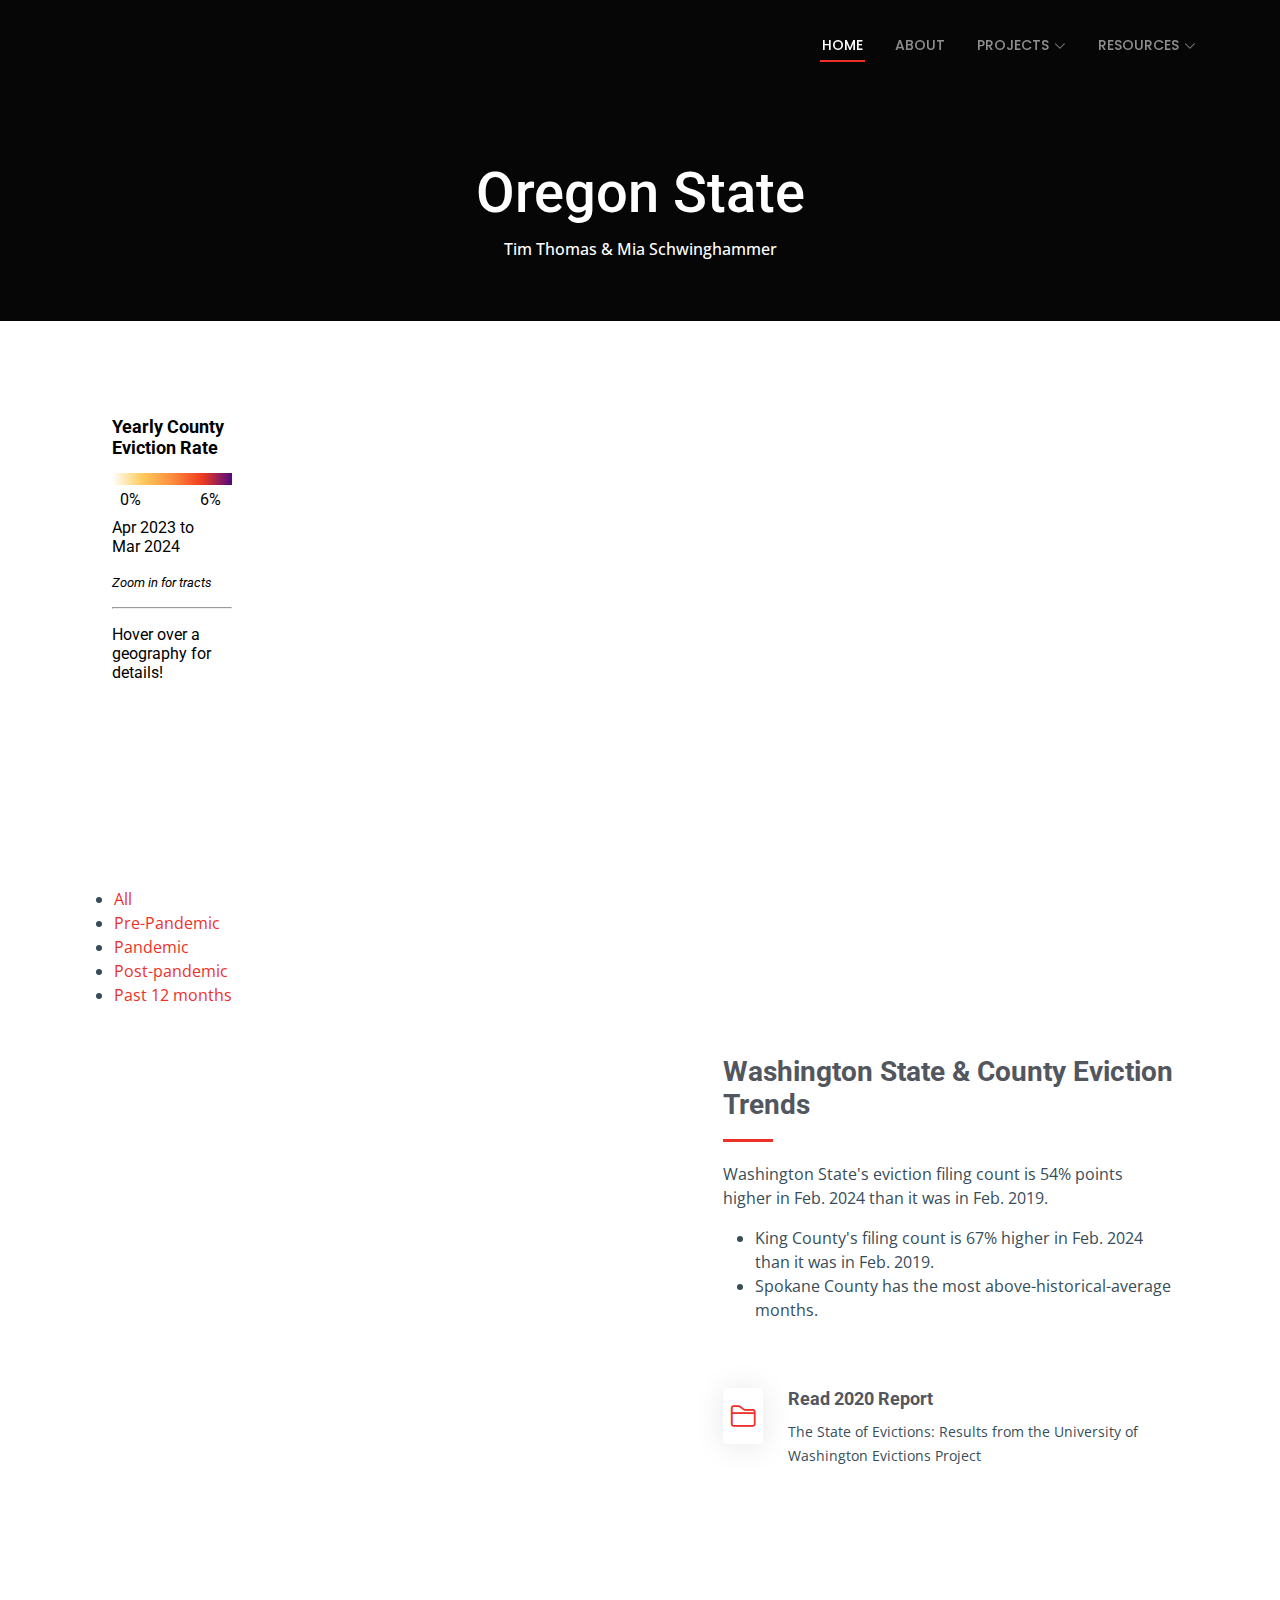
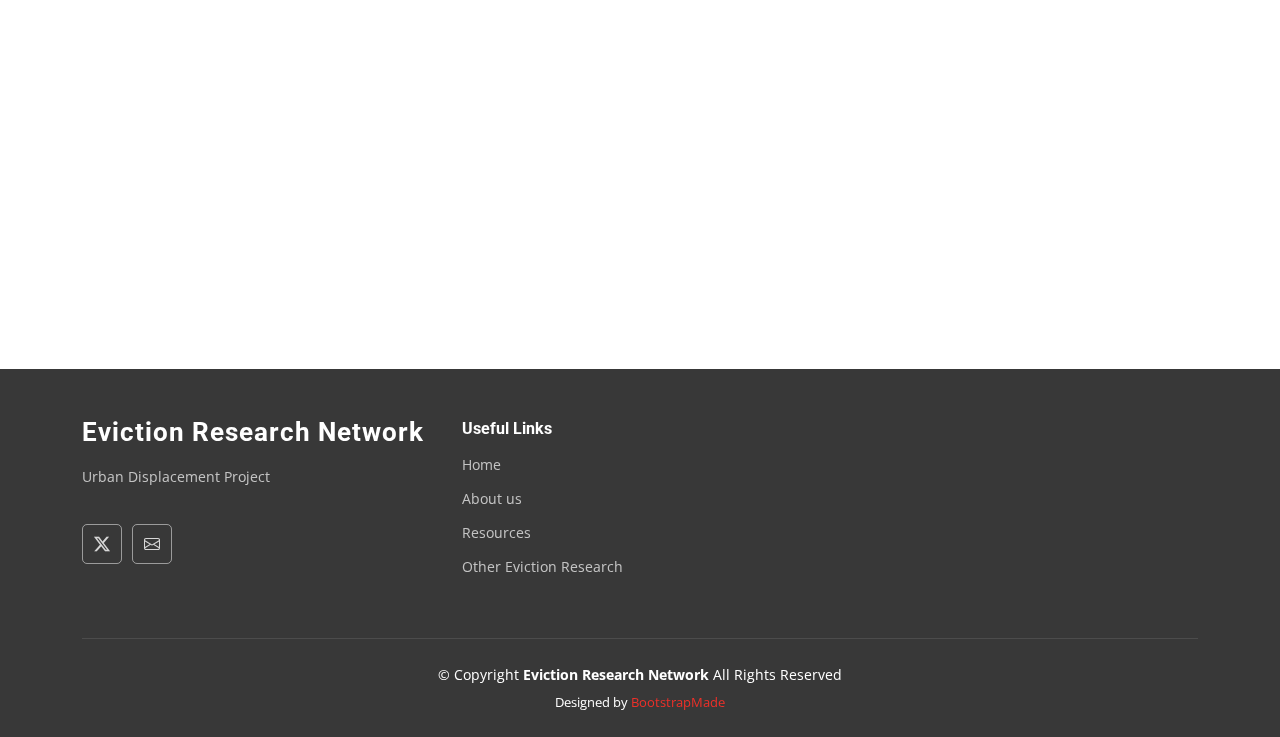
==== or.html @ f17fb55c "started on oregon page" ====
<!DOCTYPE html>
<html lang="en">

<head>
  <meta charset="utf-8">
  <meta content="width=device-width, initial-scale=1.0" name="viewport">
  <title>State Profile - Eviction Research Network Bootstrap Template</title>
  <meta content="" name="description">
  <meta content="" name="keywords">

  <!-- Favicons -->
  <link href="assets/img/favicon.png" rel="icon">
  <link href="assets/img/apple-touch-icon.png" rel="apple-touch-icon">

  <!-- Fonts -->
  <link href="https://fonts.googleapis.com" rel="preconnect">
  <link href="https://fonts.gstatic.com" rel="preconnect" crossorigin>
  <link href="https://fonts.googleapis.com/css2?family=Roboto:ital,wght@0,100;0,300;0,400;0,500;0,700;0,900;1,100;1,300;1,400;1,500;1,700;1,900&family=Open+Sans:ital,wght@0,300;0,400;0,500;0,600;0,700;0,800;1,300;1,400;1,500;1,600;1,700;1,800&family=Poppins:ital,wght@0,100;0,200;0,300;0,400;0,500;0,600;0,700;0,800;0,900;1,100;1,200;1,300;1,400;1,500;1,600;1,700;1,800;1,900&display=swap" rel="stylesheet">

  <!-- Vendor CSS Files -->
  <link href="assets/vendor/bootstrap/css/bootstrap.min.css" rel="stylesheet">
  <link href="assets/vendor/bootstrap-icons/bootstrap-icons.css" rel="stylesheet">
  <link href="assets/vendor/aos/aos.css" rel="stylesheet">
  <link href="assets/vendor/fontawesome-free/css/all.min.css" rel="stylesheet">
  <link href="assets/vendor/glightbox/css/glightbox.min.css" rel="stylesheet">
  <link href="assets/vendor/swiper/swiper-bundle.min.css" rel="stylesheet">

  <!-- Main CSS File -->
  <link href="assets/css/main.css" rel="stylesheet">

  <!-- =======================================================
  * Template Name: UpConstruction
  * Template URL: https://bootstrapmade.com/upconstruction-bootstrap-construction-website-template/
  * Updated: Jun 29 2024 with Bootstrap v5.3.3
  * Author: BootstrapMade.com
  * License: https://bootstrapmade.com/license/
  ======================================================== -->
</head>

<body class="about-page">

  <header id="header" class="header d-flex align-items-center fixed-top">
    <div class="container-fluid container-xl position-relative d-flex align-items-center justify-content-between">

      <a href="index.html" class="logo d-flex align-items-center">
        <!-- Uncomment the line below if you also wish to use an image logo -->
        <img src="images/ern_logo/1Av2/EvictionStudy_logo_v09_1A_LOGO_BANNER.png" alt="The Eviction Research Network logo;">
        <!-- <h1 class="sitename">Eviction Research Network</h1> <span>.</span> -->
      </a>

      <nav id="navmenu" class="navmenu">
        <ul>
          <li><a href="https://evictionresearch.net/" class="active">Home</a></li>
          <li><a href="https://evictionresearch.net/">About</a></li>
          <li class="dropdown"><a href="#"><span>Projects</span> <i class="bi bi-chevron-down toggle-dropdown"></i></a>
            <ul>
              <li class="dropdown"><a href="#"><span>State Eviction Maps & Profiles</span> <i class="bi bi-chevron-down toggle-dropdown"></i></a>
                <ul>
                  <li><a href="https://evictionresearch.net/oregon/">Oregon</a></li>
                  <li><a href="https://evictionresearch.net/indiana/">Indiana</a></li>
                  <li><a href="https://evictionresearch.net/minnesota/">Minnesota</a></li>
                  <li><a href="https://evictionresearch.net/delaware/">Delaware</a></li>
                </ul>
              </li>
              <li><a href="https://evictionresearch.net/">Earlier Work</a></li>
              <li><a href="https://evictionresearch.net/">Reports</a></li>
            </ul>
          </li>
          <li class="dropdown"><a href="#"><span>Resources</span> <i class="bi bi-chevron-down toggle-dropdown"></i></a>
            <ul>
              <li><a href="https://evictionresearch.net/resources">Eviction Help</a></li>
              <li><a href="https://evictionresearch.net/research">Other Eviction Research</a></li>
            </ul>
          </li>
          <!-- <li><a href="blog.html">Blog</a></li> 
          <li><a href="contact.html">Contact</a></li> -->
        </ul>
        <i class="mobile-nav-toggle d-xl-none bi bi-list"></i>
      </nav>

    </div>
  </header>

  <main class="main">

    <!-- Page Title -->
    <!-- <div class="page-title dark-background" style="background-image: url(assets/img/page-title-bg.jpg);"> -->
    <!-- <div class="page-title dark-background" style="background-image: url(assets/img/seattle_air.png);"> -->
    <!-- <div class="page-title dark-background" style="background-image: url(assets/img/JNGQE9951.png);"> -->
    <div class="page-title dark-background" style="background-image: url(images/);">
      <div class="container position-relative">
        <h1>Oregon State</h1>
        <nav class="breadcrumbs">
          <ol>
            <!-- <li><a href="index.html">Home</a></li> -->
            <li class="current">Tim Thomas & Mia Schwinghammer</li>
          </ol>
        </nav>
      </div>
    </div><!-- End Page Title -->
    </div><!-- End Section Title -->
 
    <!-- Historical Average Plot -->

    <section id="alt-services" class="alt-services section">
      <div class="container">
        <div class="col-12 justify-content-center">
          <iframe src="maps/last_year.html" titlr="mapframe" height= "500" width = "1100" class = "image fit" data-external="1">
            <!-- First map to show on the website -->
          </iframe>
          <span class="image fit">
            <ul class="btn-get-started" id='map buttons'>
                <li title="All Evictions map"><a href="maps/all.html" target="mapframe" class="btn-get-started">All</a></li>
                <li title="Pre-Pandemic"><a href="maps/pre.html" target="mapframe" class="btn-get-started">Pre-Pandemic</a></li>
                <li title="Pandemic map"><a href="maps/dur.html" target="mapframe" class="btn-get-started">Pandemic</a></li>
                <li title="Post-Pandemic map"><a href="maps/post.html" target="mapframe" class="btn-get-started">Post-pandemic</a></li>
                <li title="Post-Pandemic map"><a href="maps/last_year.html" target="mapframe" class="btn-get-started">Past 12 months</a></li>
            </ul>
          </span>
          <script>
            var header = document.getElementById("map buttons");
            var btns = header.getElementsByClassName("button fit");
            for (var i = 0; i < btns.length; i++) {
                btns[i].addEventListener("click", function() {
                    var current = header.getElementsByClassName("primary");
                    if (current.length > 0) {
                        current[0].className = current[0].className.replaceAll(" primary", "");
                    }
                    this.className += " primary";
                });
            }
            </script>
        
          <div class="row justify-content-around gy-4">
            <!-- original snippet -->
            <!-- <div class="features-image col-lg-6" data-aos="fade-up" data-aos-delay="100"><img src="assets/img/alt-services.jpg"  alt=""></div> -->

            <!-- begin datawrapper snippet -->
            <div class="features-image col-lg-6">
              <iframe title="" aria-label="Column Chart" id="datawrapper-chart-qRMuv" src="https://datawrapper.dwcdn.net/qRMuv/1/"  scrolling="no" frameborder="0" style="width: 0; min-width: 100% !important; border:  #ffffff 15px solid" height="470" data-external="1">
              </iframe>
              <script type="text/javascript">!function(){"use strict";window.addEventListener("message",(function(a){if(void 0!==a.data ["datawrapper-height"]){var e=document.querySelectorAll("iframe");for(var t in a.data["datawrapper-height"])for(var r=0;r<e. length;r++)if(e[r].contentWindow===a.source){var i=a.data["datawrapper-height"][t]+"px";e[r].style.height=i}}}))}();
            </script>
            </div>
            <!-- end datawrapper snippet -->

            <div class="col-lg-5 d-flex flex-column justify-content-center">
              <h3>Washington State & County Eviction Trends</h3>
              <p>Washington State's eviction filing count is 54% points higher in Feb. 2024 than it was in Feb. 2019. 
              </p>
              <ul>
                <li><span>King County's filing count is 67% higher in Feb. 2024 than it was in Feb. 2019.</span></li>
                <li><span>Spokane County has the most above-historical-average months.</span></li>
              </ul>

              <div class="icon-box d-flex position-relative">
                <i class="bi bi-folder2"></i>
                <div>
                  <h4><a href="https://evictionresearch.net/washington/" class="stretched-link">Read 2020 Report</a></h4>
                  <p>The State of Evictions: Results from the University of Washington Evictions Project</p>
                </div>
              </div><!-- End Icon Box -->

            </div>
        </div>
        </div>

    </section><!-- /Historical Average Plot -->

    <!-- Stats Counter Section -->
    <section id="stats-counter" class="stats-counter section">

      <!-- Section Title -->
      <div class="container section-title" data-aos="fade-up">
        <h2>Eviction Statistics</h2>
      </div><!-- End Section Title -->

      <div class="container" data-aos="fade-up" data-aos-delay="100">

        <div class="row gy-4">

          <div class="col-lg-3 col-md-6">
            <div class="stats-item d-flex align-items-center w-100 h-100">
              <i class="bi bi-people color-blue flex-shrink-0"></i>
              <div>
                <h3>1 in 55</h3>
                <!-- <span data-purecounter-start="0" data-purecounter-end="55" data-purecounter-duration="1" class="purecounter"></span> -->
                <p>adults evicted 2013-2017</p>
              </div>
            </div>
          </div><!-- End Stats Item -->

          <div class="col-lg-3 col-md-6">
            <div class="stats-item d-flex align-items-center w-100 h-100">
              <i class="bi bi-house color-orange flex-shrink-0"></i>
              <div>
                <h3>Lost over 70,000</h3>
                <!-- <span data-purecounter-start="0" data-purecounter-end="70000" data-purecounter-duration="1" class="purecounter"></span> -->
                <p>affordable homes since 2012</p>
              </div>
            </div>
          </div><!-- End Stats Item -->

          <div class="col-lg-3 col-md-6">
            <div class="stats-item d-flex align-items-center w-100 h-100">
              <i class="bi bi-arrow-up-short color-green flex-shrink-0"></i>
              <div>
                <!-- <span data-purecounter-start="0" data-purecounter-end="46" data-purecounter-duration="1" class="purecounter"></span> -->
                <h3>46%</h3>
                <p>of WA renters are rent burdened</p>
              </div>
            </div>
          </div><!-- End Stats Item -->

          <div class="col-lg-3 col-md-6">
            <div class="stats-item d-flex align-items-center w-100 h-100">
              <i class="bi bi-person color-pink flex-shrink-0"></i>
              <div>
                <h3>1 in 6</h3>
                <!-- <span data-purecounter-start="0" data-purecounter-end="6" data-purecounter-duration="1" class="purecounter"></span> -->
                <p>black adults evicted in Pierce County</p>
              </div>
            </div>
          </div><!-- End Stats Item -->

        </div>

      </div>

    </section><!-- /Stats Counter Section -->

    <!-- Testimonials Section  (ADD LATER ON WITH LONGER STATS/GRAPHS??)
    <section id="testimonials" class="testimonials section">

      <!-- Section Title 
      <div class="container section-title" data-aos="fade-up">
        <h2>Stats</h2>
        <p>Provides more space for stats/graphs</p>
      </div><!-- End Section Title 

      <div class="container" data-aos="fade-up" data-aos-delay="100">

        <div class="swiper init-swiper">
          <script type="application/json" class="swiper-config">
            {
              "loop": true,
              "speed": 600,
              "autoplay": {
                "delay": 5000
              },
              "slidesPerView": "auto",
              "pagination": {
                "el": ".swiper-pagination",
                "type": "bullets",
                "clickable": true
              },
              "breakpoints": {
                "320": {
                  "slidesPerView": 1,
                  "spaceBetween": 40
                },
                "1200": {
                  "slidesPerView": 2,
                  "spaceBetween": 20
                }
              }
            }
          </script>
          <div class="swiper-wrapper">

            <div class="swiper-slide">
              <div class="testimonial-wrap">
                <div class="testimonial-item">
                  <img src="assets/img/testimonials/testimonials-1.jpg" class="testimonial-img" alt="">
                  <h3>Saul Goodman</h3>
                  <h4>Ceo &amp; Founder</h4>
                  <div class="stars">
                    <i class="bi bi-star-fill"></i><i class="bi bi-star-fill"></i><i class="bi bi-star-fill"></i><i class="bi bi-star-fill"></i><i class="bi bi-star-fill"></i>
                  </div>
                  <p>
                    <i class="bi bi-quote quote-icon-left"></i>
                    <span>Proin iaculis purus consequat sem cure digni ssim donec porttitora entum suscipit rhoncus. Accusantium quam, ultricies eget id, aliquam eget nibh et. Maecen aliquam, risus at semper.</span>
                    <i class="bi bi-quote quote-icon-right"></i>
                  </p>
                </div>
              </div>
            </div><!-- End testimonial item 

            <div class="swiper-slide">
              <div class="testimonial-wrap">
                <div class="testimonial-item">
                  <img src="assets/img/testimonials/testimonials-2.jpg" class="testimonial-img" alt="">
                  <h3>Sara Wilsson</h3>
                  <h4>Designer</h4>
                  <div class="stars">
                    <i class="bi bi-star-fill"></i><i class="bi bi-star-fill"></i><i class="bi bi-star-fill"></i><i class="bi bi-star-fill"></i><i class="bi bi-star-fill"></i>
                  </div>
                  <p>
                    <i class="bi bi-quote quote-icon-left"></i>
                    <span>Export tempor illum tamen malis malis eram quae irure esse labore quem cillum quid cillum eram malis quorum velit fore eram velit sunt aliqua noster fugiat irure amet legam anim culpa.</span>
                    <i class="bi bi-quote quote-icon-right"></i>
                  </p>
                </div>
              </div>
            </div><!-- End testimonial item 

            <div class="swiper-slide">
              <div class="testimonial-wrap">
                <div class="testimonial-item">
                  <img src="assets/img/testimonials/testimonials-3.jpg" class="testimonial-img" alt="">
                  <h3>Jena Karlis</h3>
                  <h4>Store Owner</h4>
                  <div class="stars">
                    <i class="bi bi-star-fill"></i><i class="bi bi-star-fill"></i><i class="bi bi-star-fill"></i><i class="bi bi-star-fill"></i><i class="bi bi-star-fill"></i>
                  </div>
                  <p>
                    <i class="bi bi-quote quote-icon-left"></i>
                    <span>Enim nisi quem export duis labore cillum quae magna enim sint quorum nulla quem veniam duis minim tempor labore quem eram duis noster aute amet eram fore quis sint minim.</span>
                    <i class="bi bi-quote quote-icon-right"></i>
                  </p>
                </div>
              </div>
            </div><!-- End testimonial item 

            <div class="swiper-slide">
              <div class="testimonial-wrap">
                <div class="testimonial-item">
                  <img src="assets/img/testimonials/testimonials-4.jpg" class="testimonial-img" alt="">
                  <h3>Matt Brandon</h3>
                  <h4>Freelancer</h4>
                  <div class="stars">
                    <i class="bi bi-star-fill"></i><i class="bi bi-star-fill"></i><i class="bi bi-star-fill"></i><i class="bi bi-star-fill"></i><i class="bi bi-star-fill"></i>
                  </div>
                  <p>
                    <i class="bi bi-quote quote-icon-left"></i>
                    <span>Fugiat enim eram quae cillum dolore dolor amet nulla culpa multos export minim fugiat minim velit minim dolor enim duis veniam ipsum anim magna sunt elit fore quem dolore labore illum veniam.</span>
                    <i class="bi bi-quote quote-icon-right"></i>
                  </p>
                </div>
              </div>
            </div><!-- End testimonial item 

            <div class="swiper-slide">
              <div class="testimonial-wrap">
                <div class="testimonial-item">
                  <img src="assets/img/testimonials/testimonials-5.jpg" class="testimonial-img" alt="">
                  <h3>John Larson</h3>
                  <h4>Entrepreneur</h4>
                  <div class="stars">
                    <i class="bi bi-star-fill"></i><i class="bi bi-star-fill"></i><i class="bi bi-star-fill"></i><i class="bi bi-star-fill"></i><i class="bi bi-star-fill"></i>
                  </div>
                  <p>
                    <i class="bi bi-quote quote-icon-left"></i>
                    <span>Quis quorum aliqua sint quem legam fore sunt eram irure aliqua veniam tempor noster veniam enim culpa labore duis sunt culpa nulla illum cillum fugiat legam esse veniam culpa fore nisi cillum quid.</span>
                    <i class="bi bi-quote quote-icon-right"></i>
                  </p>
                </div>
              </div>
            </div><!-- End testimonial item 

          </div>
          <div class="swiper-pagination"></div>
        </div>

      </div>

    </section><!-- /Testimonials Section --> 

  </main>

  <footer id="footer" class="footer dark-background">

    <div class="container footer-top">
      <div class="row gy-4">
        <div class="col-lg-4 col-md-6 footer-about">
          <a href="index.html" class="logo d-flex align-items-center">
            <span State Profile"sitename">Eviction Research Network</span>
          </a>
          <div class="footer-links">
            <ul><li><a href="https://twitter.com/EvictionNet">Urban Displacement Project</a></li></ul>
          </div>
          <div class="social-links d-flex mt-4">
            <a href="https://twitter.com/EvictionNet"><i class="bi bi-twitter-x"></i></a>
            <a href="mailto:evictions@berkeley.edu?Subject=Contact%20through%20website"><i class="bi bi-envelope"></i></a>
          </div>
        </div>

        <div class="col-lg-2 col-md-3 footer-links">
          <h4>Useful Links</h4>
          <ul>
            <li><a href="https://evictionresearch.net/">Home</a></li>
            <li><a href="https://evictionresearch.net/">About us</a></li>
            <li><a href="https://evictionresearch.net/resources">Resources</a></li>
            <li><a href="https://evictionresearch.net/research">Other Eviction Research</a></li>
          </ul>
        </div>
    </div>

    <div class="container copyright text-center mt-4">
      <p>© <span>Copyright</span> <strong class="px-State Profile sitename">Eviction Research Network</strong> <span>All Rights Reserved</span></p>
      <div class="credits">
        <!-- All the links in the footer should remain intact. -->
        <!-- You can delete the links only if you've purchased the pro version. -->
        <!-- Licensing information: https://bootstrapmade.com/license/ -->
        <!-- Purchase the pro version with working PHP/AJAX contact form: [buy-url] -->
        Designed by <a href="https://bootstrapmade.com/">BootstrapMade</a>
      </div>
    </div>

  </footer>

  <!-- Scroll Top -->
  <a href="#" id="scroll-top" class="scroll-top d-flex align-items-center justify-content-center"><i class="bi bi-arrow-up-short"></i></a>

  <!-- Preloader -->
  <div id="preloader"></div>

  <!-- Vendor JS Files -->
  <script src="assets/vendor/bootstrap/js/bootstrap.bundle.min.js"></script>
  <script src="assets/vendor/php-email-form/validate.js"></script>
  <script src="assets/vendor/aos/aos.js"></script>
  <script src="assets/vendor/glightbox/js/glightbox.min.js"></script>
  <script src="assets/vendor/imagesloaded/imagesloaded.pkgd.min.js"></script>
  <script src="assets/vendor/isotope-layout/isotope.pkgd.min.js"></script>
  <script src="assets/vendor/swiper/swiper-bundle.min.js"></script>
  <script src="assets/vendor/purecounter/purecounter_vanilla.js"></script>

  <!-- Main JS File -->
  <script src="assets/js/main.js"></script>

</body>

</html>
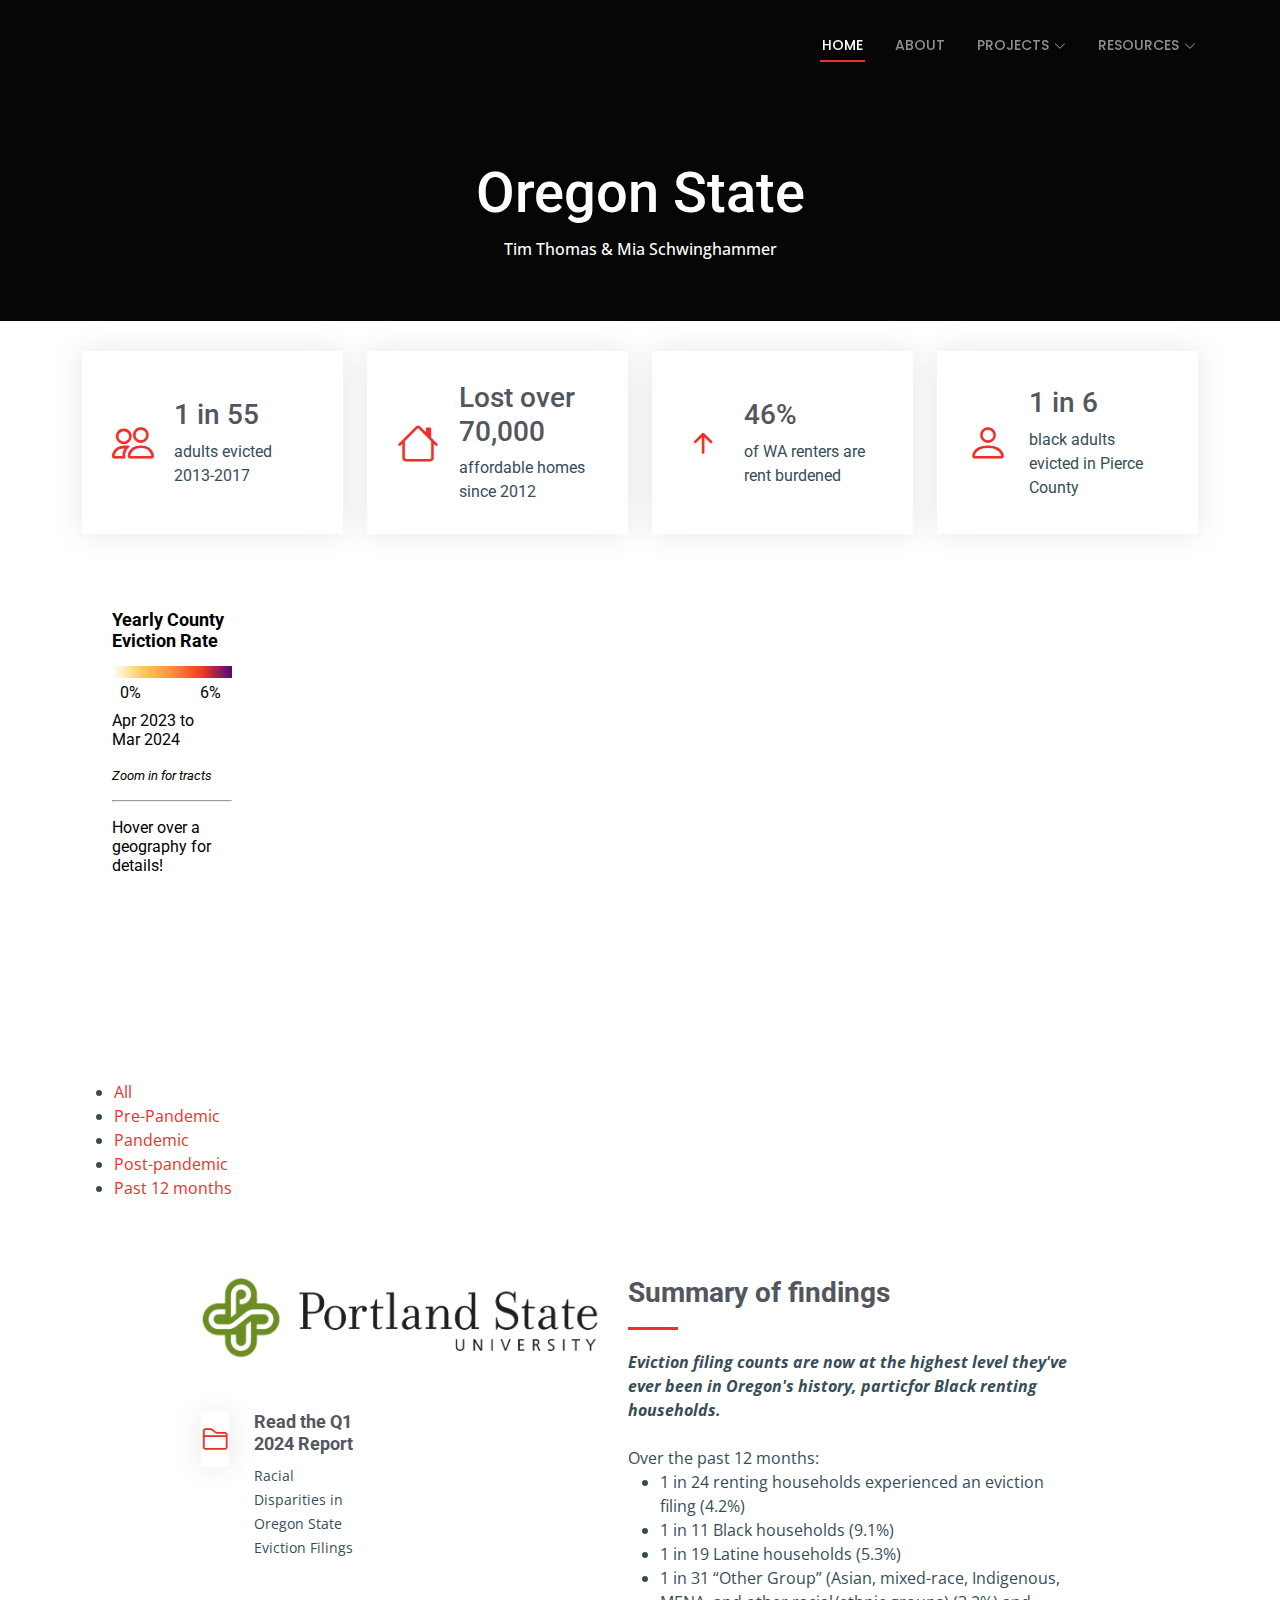
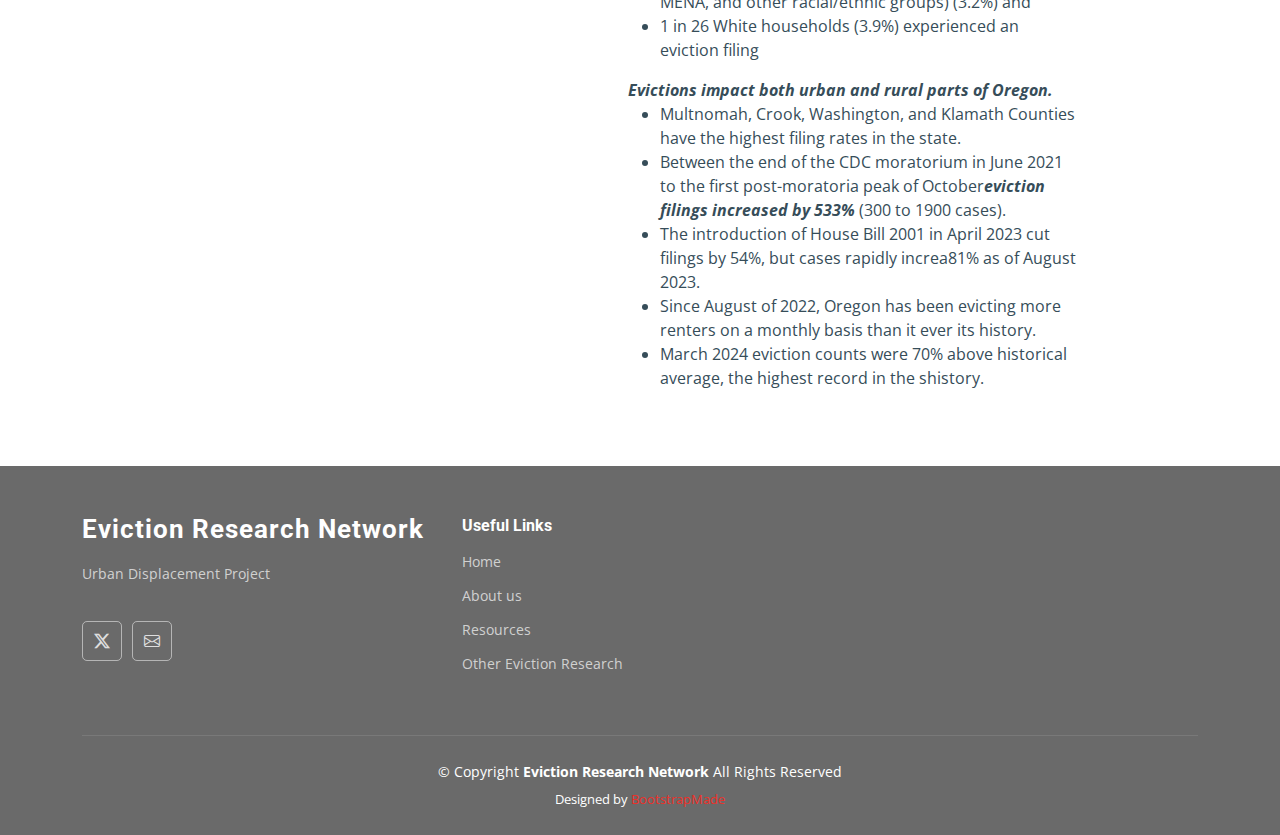
==== commit 3c7110a1: "starting to add summary of findings to or" ====
--- a/or.html
+++ b/or.html
@@ -99,13 +99,74 @@
       </div>
     </div><!-- End Page Title -->
     </div><!-- End Section Title -->
- 
-    <!-- Historical Average Plot -->
-
-    <section id="alt-services" class="alt-services section">
-      <div class="container">
-        <div class="col-12 justify-content-center">
-          <iframe src="maps/last_year.html" titlr="mapframe" height= "500" width = "1100" class = "image fit" data-external="1">
+
+    <!-- Stats Counter Section -->
+    <section id="stats-counter" class="stats-counter section" style="padding:30px">
+
+      <!-- Section Title -->
+      <!-- <div class="container section-title" data-aos="fade-up"> 
+        <h2>Eviction Statistics</h2>
+      </div><!- End Section Title -->
+
+      <div class="container" data-aos="fade-up" data-aos-delay="100">
+
+        <div class="row gy-4">
+
+          <div class="col-lg-3 col-md-6">
+            <div class="stats-item d-flex align-items-center w-100 h-100">
+              <i class="bi bi-people color-blue flex-shrink-0"></i>
+              <div>
+                <h3>1 in 55</h3>
+                <!-- <span data-purecounter-start="0" data-purecounter-end="55" data-purecounter-duration="1" class="purecounter"></span> -->
+                <p>adults evicted 2013-2017</p>
+              </div>
+            </div>
+          </div><!-- End Stats Item -->
+
+          <div class="col-lg-3 col-md-6">
+            <div class="stats-item d-flex align-items-center w-100 h-100">
+              <i class="bi bi-house color-orange flex-shrink-0"></i>
+              <div>
+                <h3>Lost over 70,000</h3>
+                <!-- <span data-purecounter-start="0" data-purecounter-end="70000" data-purecounter-duration="1" class="purecounter"></span> -->
+                <p>affordable homes since 2012</p>
+              </div>
+            </div>
+          </div><!-- End Stats Item -->
+
+          <div class="col-lg-3 col-md-6">
+            <div class="stats-item d-flex align-items-center w-100 h-100">
+              <i class="bi bi-arrow-up-short color-green flex-shrink-0"></i>
+              <div>
+                <!-- <span data-purecounter-start="0" data-purecounter-end="46" data-purecounter-duration="1" class="purecounter"></span> -->
+                <h3>46%</h3>
+                <p>of WA renters are rent burdened</p>
+              </div>
+            </div>
+          </div><!-- End Stats Item -->
+
+          <div class="col-lg-3 col-md-6">
+            <div class="stats-item d-flex align-items-center w-100 h-100">
+              <i class="bi bi-person color-pink flex-shrink-0"></i>
+              <div>
+                <h3>1 in 6</h3>
+                <!-- <span data-purecounter-start="0" data-purecounter-end="6" data-purecounter-duration="1" class="purecounter"></span> -->
+                <p>black adults evicted in Pierce County</p>
+              </div>
+            </div>
+          </div><!-- End Stats Item -->
+
+        </div>
+
+      </div>
+
+    </section><!-- /Stats Counter Section --> 
+
+    <!-- Interactive Map -->
+
+    <div class = "container">
+      <div class="col-12 justify-content-center" style="padding-top:10px">
+          <iframe src="maps/last_year.html" titlr="mapframe" height= "500" width = "1120" class = "image fit" data-external="1">
             <!-- First map to show on the website -->
           </iframe>
           <span class="image fit">
@@ -117,6 +178,7 @@
                 <li title="Post-Pandemic map"><a href="maps/last_year.html" target="mapframe" class="btn-get-started">Past 12 months</a></li>
             </ul>
           </span>
+          <!-- script to toggle buttons from original oregon page -->
           <script>
             var header = document.getElementById("map buttons");
             var btns = header.getElementsByClassName("button fit");
@@ -130,104 +192,81 @@
                 });
             }
             </script>
+      </div>
+    </div>
+    <!-- /Interactive Map -->
+
+    <section id="alt-services" class="alt-services section">
+      <div class="container">
         
           <div class="row justify-content-around gy-4">
             <!-- original snippet -->
             <!-- <div class="features-image col-lg-6" data-aos="fade-up" data-aos-delay="100"><img src="assets/img/alt-services.jpg"  alt=""></div> -->
-
-            <!-- begin datawrapper snippet -->
-            <div class="features-image col-lg-6">
-              <iframe title="" aria-label="Column Chart" id="datawrapper-chart-qRMuv" src="https://datawrapper.dwcdn.net/qRMuv/1/"  scrolling="no" frameborder="0" style="width: 0; min-width: 100% !important; border:  #ffffff 15px solid" height="470" data-external="1">
-              </iframe>
-              <script type="text/javascript">!function(){"use strict";window.addEventListener("message",(function(a){if(void 0!==a.data ["datawrapper-height"]){var e=document.querySelectorAll("iframe");for(var t in a.data["datawrapper-height"])for(var r=0;r<e. length;r++)if(e[r].contentWindow===a.source){var i=a.data["datawrapper-height"][t]+"px";e[r].style.height=i}}}))}();
-            </script>
-            </div>
-            <!-- end datawrapper snippet -->
-
-            <div class="col-lg-5 d-flex flex-column justify-content-center">
-              <h3>Washington State & County Eviction Trends</h3>
-              <p>Washington State's eviction filing count is 54% points higher in Feb. 2024 than it was in Feb. 2019. 
-              </p>
+            <div class="featues-image col-lg-2" >
+              <img src="images/logos/Portland-State-University-Logo.png" alt="" style="width: 400px;">
+            
+            <div class="icon-box d-flex position-relative">
+              <i class="bi bi-folder2"></i>
+            
+            <div>
+                <h4><a href="https://evictionresearch.net/oregon/reports/Oregon_Racial_Disparities_Report_2024_q1.pdf" class="stretched-link">Read the Q1 2024 Report</a></h4>
+                <p>Racial Disparities in Oregon State Eviction Filings</p>
+              </div>
+            </div><!-- End Icon Box -->
+            </div>
+
+
+            <div class="col-lg-5 d-flex flex-column justify-content-top">
+              <h3>Summary of findings</h3>
+              <b><i>Eviction filing counts are now at the highest level they've ever been in Oregon's history, particfor Black renting households.</i></b><br>
+              Over the past 12 months:
               <ul>
-                <li><span>King County's filing count is 67% higher in Feb. 2024 than it was in Feb. 2019.</span></li>
-                <li><span>Spokane County has the most above-historical-average months.</span></li>
+                  <li>
+                      1 in 24 renting households experienced an eviction filing (4.2%)
+                  </li>
+                  <li>
+                      1 in 11 Black households (9.1%)
+                  </li>
+                  <li>
+                      1 in 19 Latine households (5.3%)
+                  </li>
+                  <li>
+                      1 in 31 “Other Group” (Asian, mixed-race, Indigenous, MENA, and other racial/ethnic groups) (3.2%) and
+                  </li>
+                  <li>
+                      1 in 26 White households (3.9%) experienced an eviction filing
+                  </li>
               </ul>
-
-              <div class="icon-box d-flex position-relative">
-                <i class="bi bi-folder2"></i>
-                <div>
-                  <h4><a href="https://evictionresearch.net/washington/" class="stretched-link">Read 2020 Report</a></h4>
-                  <p>The State of Evictions: Results from the University of Washington Evictions Project</p>
-                </div>
-              </div><!-- End Icon Box -->
+<!-- !!EDIT!! Location insights-->
+              <b><i>Evictions impact both urban and rural parts of Oregon.</i></b>
+              <ul>
+                  <li>
+<!-- !!EDIT!! Where are they higher? M-Note: in washington for the last 12 months but over the last 8 years Multnomah and Klamath are still the top two -->
+                      Multnomah, Crook, Washington, and Klamath Counties have the highest filing rates in the state.
+                  </li>
+                  <li>
+<!-- !!EDIT!! By How much? Calculated by look at percent change in the pancake plot-->
+                      Between the end of the CDC moratorium in June 2021 to the first post-moratoria peak of October<b><i>eviction filings increased by 533%</i></b> (300 to 1900 cases).
+                  </li>
+                  <li>
+<!-- !!EDIT!! How is it now?  -->
+                      The introduction of House Bill 2001 in April 2023 cut filings by 54%, but cases rapidly increa81% as of August 2023.
+                  </li>
+                  <li>
+<!-- !!EDIT!! How is it now?  -->
+                      Since August of 2022, Oregon has been evicting more renters on a monthly basis than it ever its history.
+                  </li>
+                   <li>
+<!-- !!EDIT!! How is it now?  -->
+                      March 2024 eviction counts were 70% above historical average, the highest record in the shistory.
+                  </li>
+              </ul>
 
             </div>
         </div>
-        </div>
 
     </section><!-- /Historical Average Plot -->
 
-    <!-- Stats Counter Section -->
-    <section id="stats-counter" class="stats-counter section">
-
-      <!-- Section Title -->
-      <div class="container section-title" data-aos="fade-up">
-        <h2>Eviction Statistics</h2>
-      </div><!-- End Section Title -->
-
-      <div class="container" data-aos="fade-up" data-aos-delay="100">
-
-        <div class="row gy-4">
-
-          <div class="col-lg-3 col-md-6">
-            <div class="stats-item d-flex align-items-center w-100 h-100">
-              <i class="bi bi-people color-blue flex-shrink-0"></i>
-              <div>
-                <h3>1 in 55</h3>
-                <!-- <span data-purecounter-start="0" data-purecounter-end="55" data-purecounter-duration="1" class="purecounter"></span> -->
-                <p>adults evicted 2013-2017</p>
-              </div>
-            </div>
-          </div><!-- End Stats Item -->
-
-          <div class="col-lg-3 col-md-6">
-            <div class="stats-item d-flex align-items-center w-100 h-100">
-              <i class="bi bi-house color-orange flex-shrink-0"></i>
-              <div>
-                <h3>Lost over 70,000</h3>
-                <!-- <span data-purecounter-start="0" data-purecounter-end="70000" data-purecounter-duration="1" class="purecounter"></span> -->
-                <p>affordable homes since 2012</p>
-              </div>
-            </div>
-          </div><!-- End Stats Item -->
-
-          <div class="col-lg-3 col-md-6">
-            <div class="stats-item d-flex align-items-center w-100 h-100">
-              <i class="bi bi-arrow-up-short color-green flex-shrink-0"></i>
-              <div>
-                <!-- <span data-purecounter-start="0" data-purecounter-end="46" data-purecounter-duration="1" class="purecounter"></span> -->
-                <h3>46%</h3>
-                <p>of WA renters are rent burdened</p>
-              </div>
-            </div>
-          </div><!-- End Stats Item -->
-
-          <div class="col-lg-3 col-md-6">
-            <div class="stats-item d-flex align-items-center w-100 h-100">
-              <i class="bi bi-person color-pink flex-shrink-0"></i>
-              <div>
-                <h3>1 in 6</h3>
-                <!-- <span data-purecounter-start="0" data-purecounter-end="6" data-purecounter-duration="1" class="purecounter"></span> -->
-                <p>black adults evicted in Pierce County</p>
-              </div>
-            </div>
-          </div><!-- End Stats Item -->
-
-        </div>
-
-      </div>
-
-    </section><!-- /Stats Counter Section -->
 
     <!-- Testimonials Section  (ADD LATER ON WITH LONGER STATS/GRAPHS??)
     <section id="testimonials" class="testimonials section">
--- a/assets/css/main.css
+++ b/assets/css/main.css
@@ -458,7 +458,7 @@
 .footer {
   color: var(--default-color);
   background-color: var(--background-color);
-  background: url("C:/Users/miasc/git/miaschwing/EN_newtemplate/images/buildings.png") top center no-repeat;
+  background: url("C:/Users/miasc/git/miaschwing/EN_newtemplate/images/seattle_air.png") center no-repeat;
   background-size: cover;
   font-size: 14px;
   position: relative;
@@ -470,7 +470,7 @@
 
 .footer:before {
   content: "";
-  background: color-mix(in srgb, var(--background-color), transparent 20%);
+  background: color-mix(in srgb, var(--background-color), transparent 40%);
   position: absolute;
   inset: 0;
 }
@@ -478,6 +478,7 @@
 .footer .footer-top {
   padding-top: 50px;
 }
+
 
 .footer .footer-about .logo {
   line-height: 1;
@@ -485,8 +486,9 @@
 }
 
 .footer .footer-about .logo img {
-  max-height: 40px;
-  margin-right: 6px;
+  max-height: 130px;
+  margin-right: 10px;
+  margin-left: -15px;
 }
 
 .footer .footer-about .logo span {
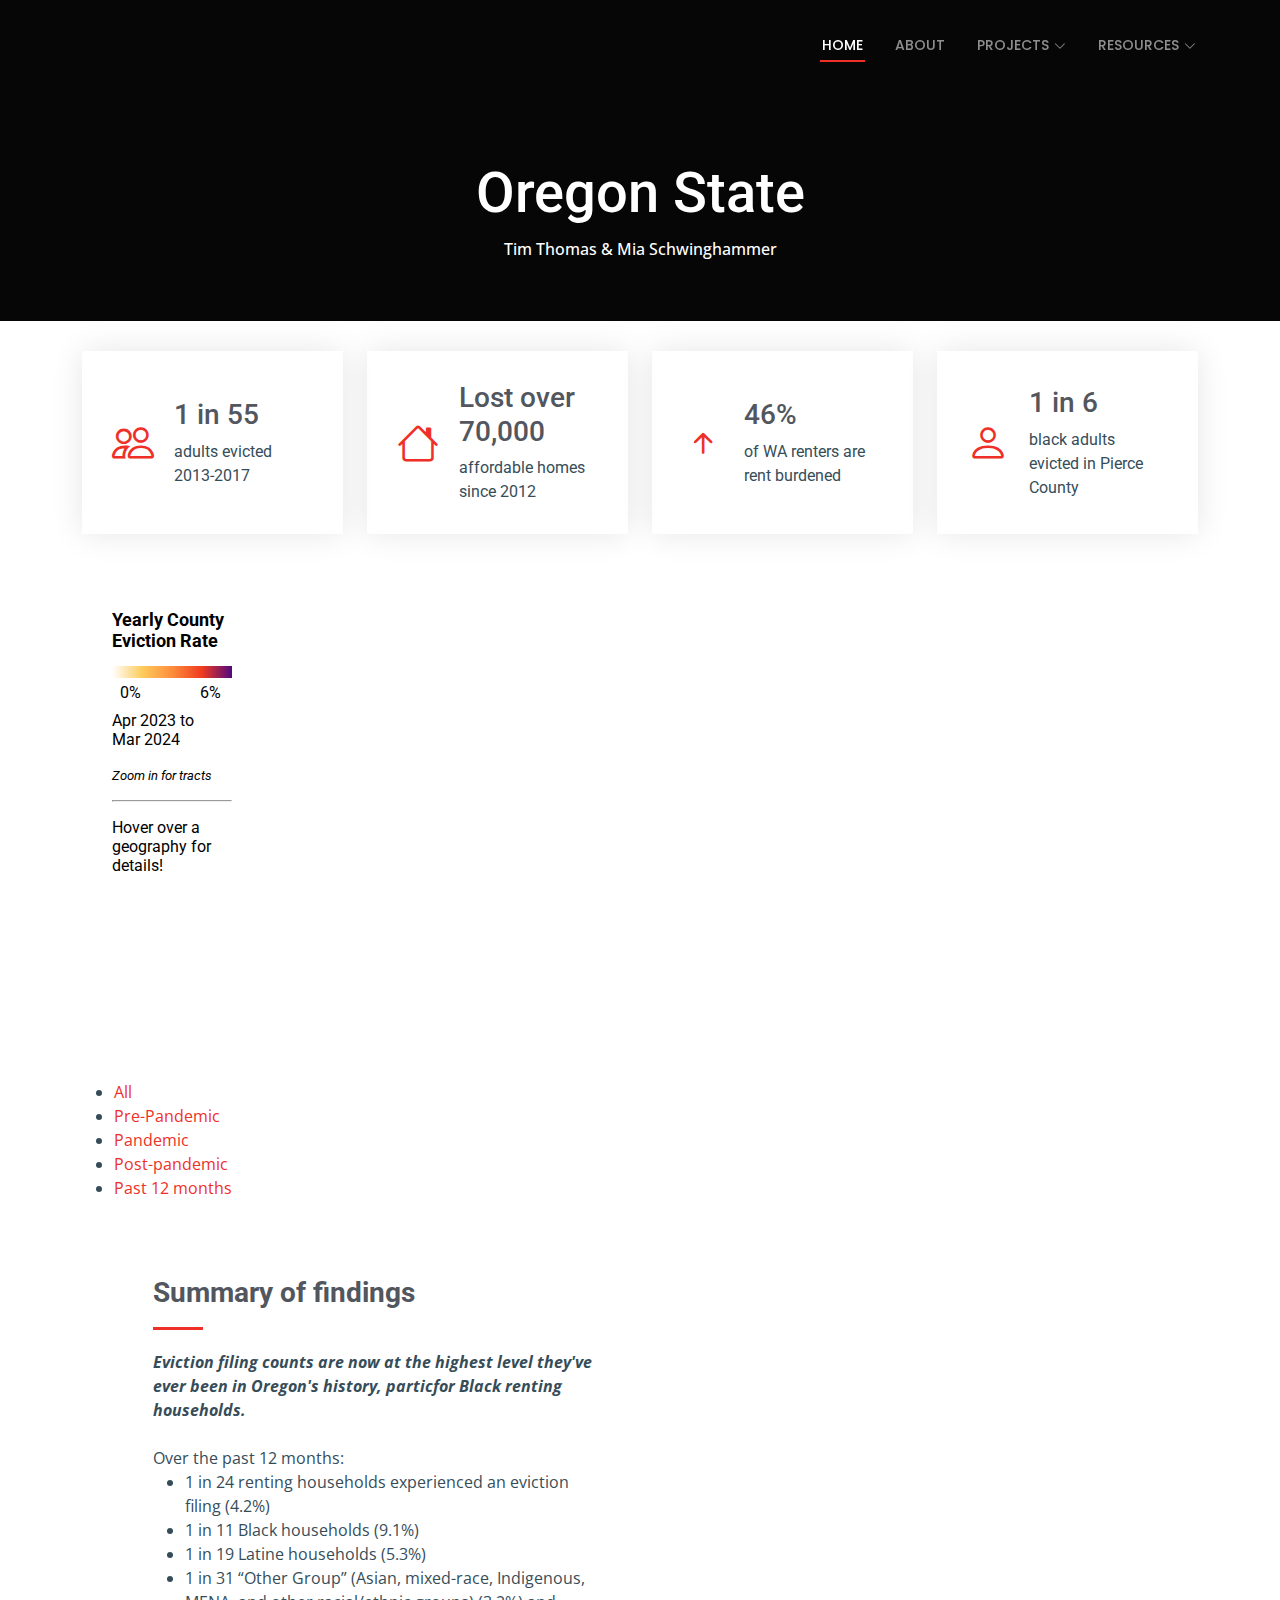
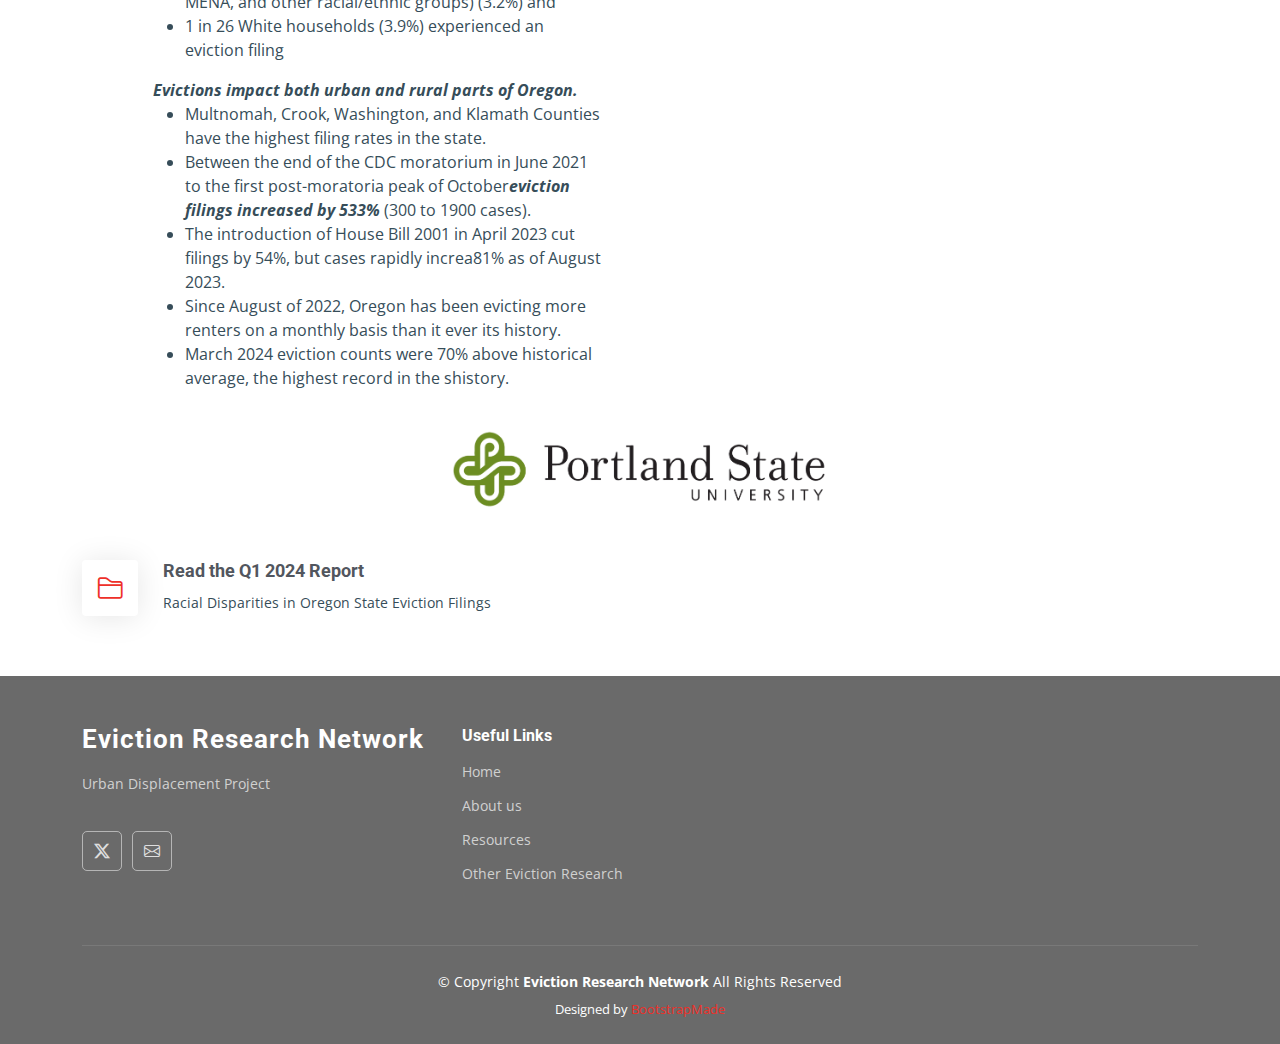
==== commit 3dfbb8cc: "doing some little formating with summary of findings" ====
--- a/or.html
+++ b/or.html
@@ -202,7 +202,55 @@
           <div class="row justify-content-around gy-4">
             <!-- original snippet -->
             <!-- <div class="features-image col-lg-6" data-aos="fade-up" data-aos-delay="100"><img src="assets/img/alt-services.jpg"  alt=""></div> -->
-            <div class="featues-image col-lg-2" >
+
+            <div class="col-lg-5 d-flex flex-column justify-content-top">
+              <h3>Summary of findings</h3>
+              <b><i>Eviction filing counts are now at the highest level they've ever been in Oregon's history, particfor Black renting households.</i></b><br>
+              Over the past 12 months:
+              <ul>
+                  <li>
+                      1 in 24 renting households experienced an eviction filing (4.2%)
+                  </li>
+                  <li>
+                      1 in 11 Black households (9.1%)
+                  </li>
+                  <li>
+                      1 in 19 Latine households (5.3%)
+                  </li>
+                  <li>
+                      1 in 31 “Other Group” (Asian, mixed-race, Indigenous, MENA, and other racial/ethnic groups) (3.2%) and
+                  </li>
+                  <li>
+                      1 in 26 White households (3.9%) experienced an eviction filing
+                  </li>
+              </ul>
+<!-- !!EDIT!! Location insights-->
+              <b><i>Evictions impact both urban and rural parts of Oregon.</i></b>
+              <ul>
+                  <li>
+<!-- !!EDIT!! Where are they higher? M-Note: in washington for the last 12 months but over the last 8 years Multnomah and Klamath are still the top two -->
+                      Multnomah, Crook, Washington, and Klamath Counties have the highest filing rates in the state.
+                  </li>
+                  <li>
+<!-- !!EDIT!! By How much? Calculated by look at percent change in the pancake plot-->
+                      Between the end of the CDC moratorium in June 2021 to the first post-moratoria peak of October<b><i>eviction filings increased by 533%</i></b> (300 to 1900 cases).
+                  </li>
+                  <li>
+<!-- !!EDIT!! How is it now?  -->
+                      The introduction of House Bill 2001 in April 2023 cut filings by 54%, but cases rapidly increa81% as of August 2023.
+                  </li>
+                  <li>
+<!-- !!EDIT!! How is it now?  -->
+                      Since August of 2022, Oregon has been evicting more renters on a monthly basis than it ever its history.
+                  </li>
+                   <li>
+<!-- !!EDIT!! How is it now?  -->
+                      March 2024 eviction counts were 70% above historical average, the highest record in the shistory.
+                  </li>
+              </ul>
+
+            </div>
+            <div class="featues-image col-lg-4 flex-column" ></div>
               <img src="images/logos/Portland-State-University-Logo.png" alt="" style="width: 400px;">
             
             <div class="icon-box d-flex position-relative">
@@ -213,55 +261,6 @@
                 <p>Racial Disparities in Oregon State Eviction Filings</p>
               </div>
             </div><!-- End Icon Box -->
-            </div>
-
-
-            <div class="col-lg-5 d-flex flex-column justify-content-top">
-              <h3>Summary of findings</h3>
-              <b><i>Eviction filing counts are now at the highest level they've ever been in Oregon's history, particfor Black renting households.</i></b><br>
-              Over the past 12 months:
-              <ul>
-                  <li>
-                      1 in 24 renting households experienced an eviction filing (4.2%)
-                  </li>
-                  <li>
-                      1 in 11 Black households (9.1%)
-                  </li>
-                  <li>
-                      1 in 19 Latine households (5.3%)
-                  </li>
-                  <li>
-                      1 in 31 “Other Group” (Asian, mixed-race, Indigenous, MENA, and other racial/ethnic groups) (3.2%) and
-                  </li>
-                  <li>
-                      1 in 26 White households (3.9%) experienced an eviction filing
-                  </li>
-              </ul>
-<!-- !!EDIT!! Location insights-->
-              <b><i>Evictions impact both urban and rural parts of Oregon.</i></b>
-              <ul>
-                  <li>
-<!-- !!EDIT!! Where are they higher? M-Note: in washington for the last 12 months but over the last 8 years Multnomah and Klamath are still the top two -->
-                      Multnomah, Crook, Washington, and Klamath Counties have the highest filing rates in the state.
-                  </li>
-                  <li>
-<!-- !!EDIT!! By How much? Calculated by look at percent change in the pancake plot-->
-                      Between the end of the CDC moratorium in June 2021 to the first post-moratoria peak of October<b><i>eviction filings increased by 533%</i></b> (300 to 1900 cases).
-                  </li>
-                  <li>
-<!-- !!EDIT!! How is it now?  -->
-                      The introduction of House Bill 2001 in April 2023 cut filings by 54%, but cases rapidly increa81% as of August 2023.
-                  </li>
-                  <li>
-<!-- !!EDIT!! How is it now?  -->
-                      Since August of 2022, Oregon has been evicting more renters on a monthly basis than it ever its history.
-                  </li>
-                   <li>
-<!-- !!EDIT!! How is it now?  -->
-                      March 2024 eviction counts were 70% above historical average, the highest record in the shistory.
-                  </li>
-              </ul>
-
             </div>
         </div>
 
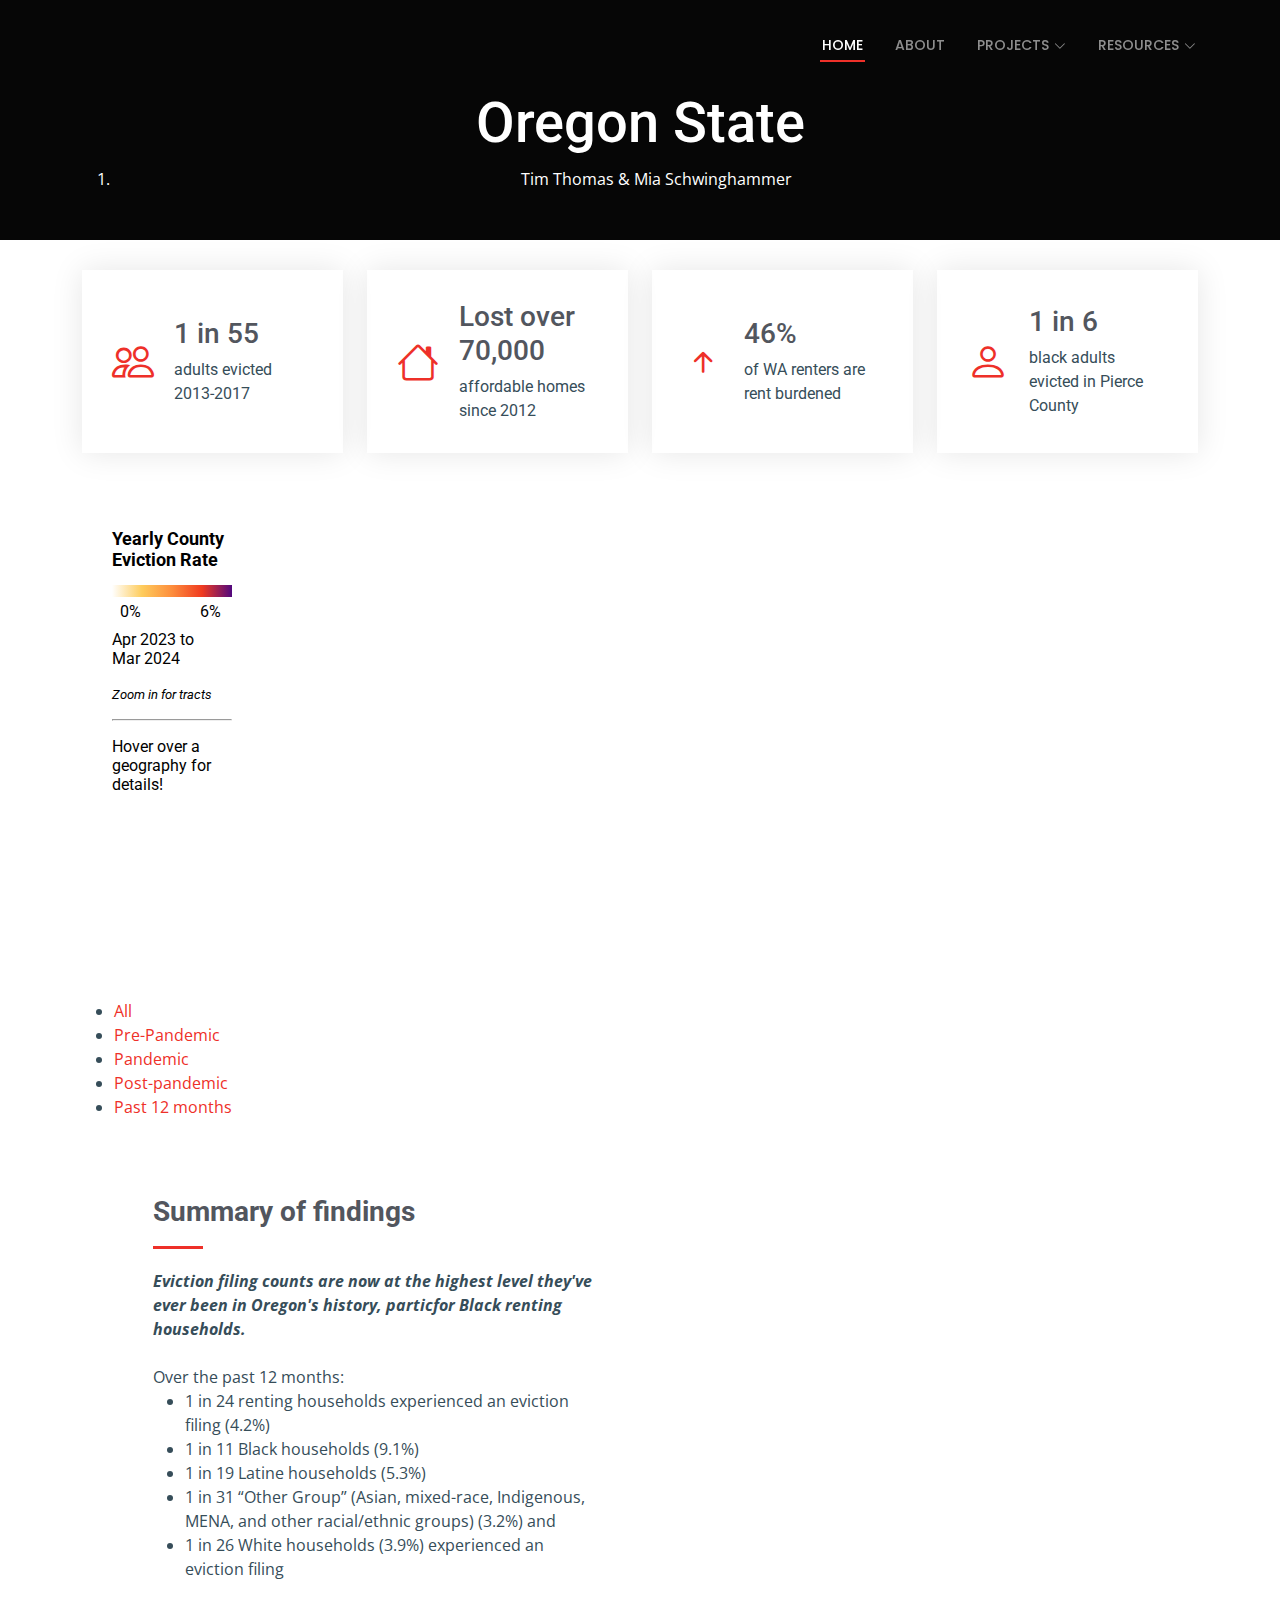
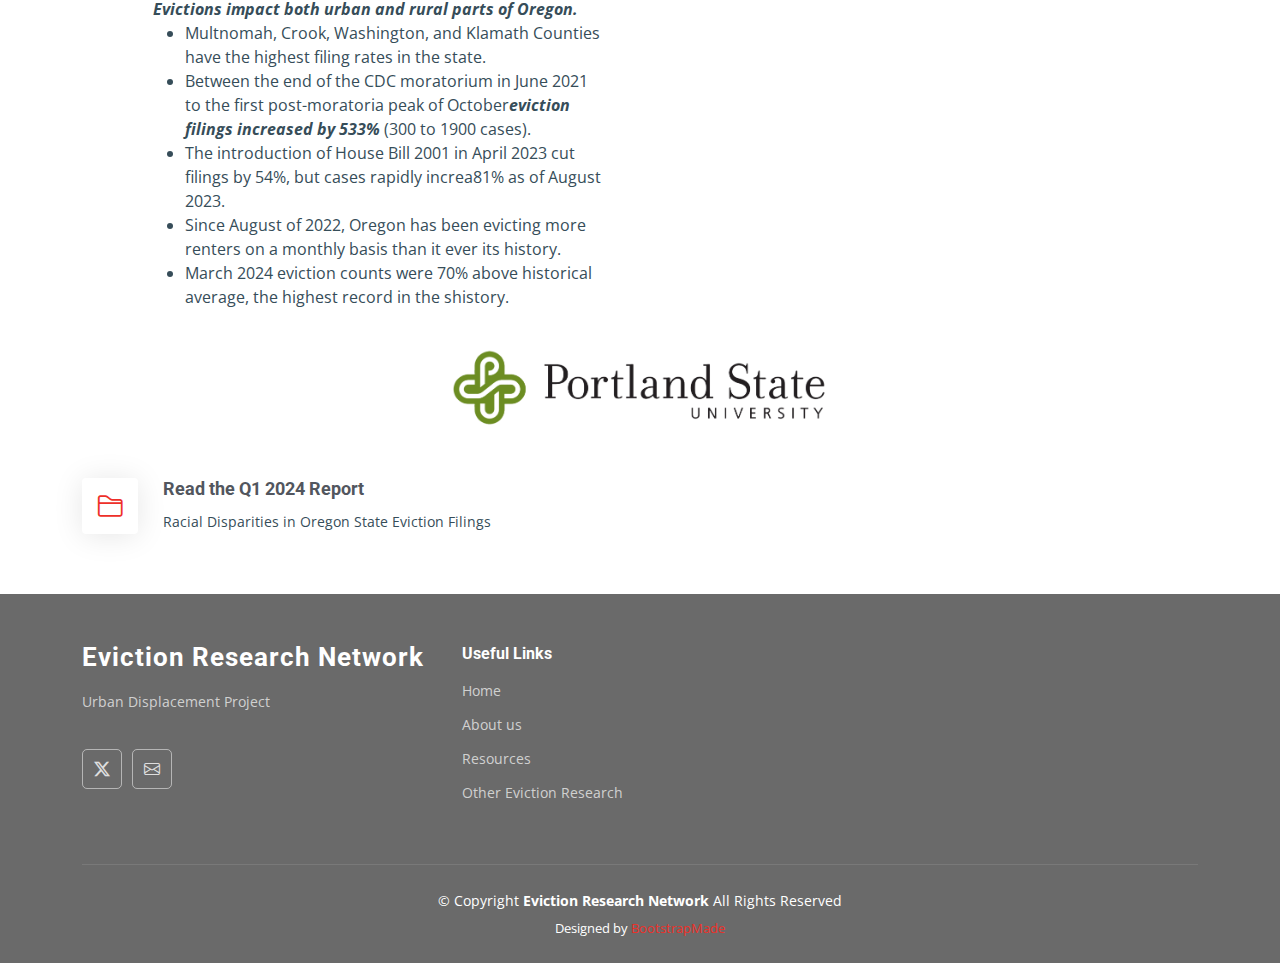
==== commit 81b615f9: "adding state title to css" ====
--- a/or.html
+++ b/or.html
@@ -87,7 +87,7 @@
     <!-- <div class="page-title dark-background" style="background-image: url(assets/img/page-title-bg.jpg);"> -->
     <!-- <div class="page-title dark-background" style="background-image: url(assets/img/seattle_air.png);"> -->
     <!-- <div class="page-title dark-background" style="background-image: url(assets/img/JNGQE9951.png);"> -->
-    <div class="page-title dark-background" style="background-image: url(images/);">
+    <div class="page-title-state dark-background" style="background-image: url(images/);">
       <div class="container position-relative">
         <h1>Oregon State</h1>
         <nav class="breadcrumbs">
--- a/assets/css/main.css
+++ b/assets/css/main.css
@@ -51,6 +51,7 @@
   --surface-color: #252525;
   --contrast-color: #ffffff;
 }
+
 
 /* Smooth scroll */
 :root {
@@ -676,6 +677,18 @@
   position: relative;
 }
 
+.page-title-state {
+  color: var(--default-color);
+  background-color: var(--background-color);
+  background-size: cover;
+  background-position: center;
+  background-repeat: no-repeat;
+  padding: 90px 0 60px 0;
+  text-align: center;
+  position: relative;
+  height: 240px; 
+}
+
 .page-title:before {
   content: "";
   background-color: color-mix(in srgb, var(--background-color), transparent %);
@@ -684,6 +697,12 @@
 }
 
 .page-title h1 {
+  font-size: 56px;
+  font-weight: 500;
+  margin-bottom: 10px;
+}
+
+.page-title-state h1 {
   font-size: 56px;
   font-weight: 500;
   margin-bottom: 10px;
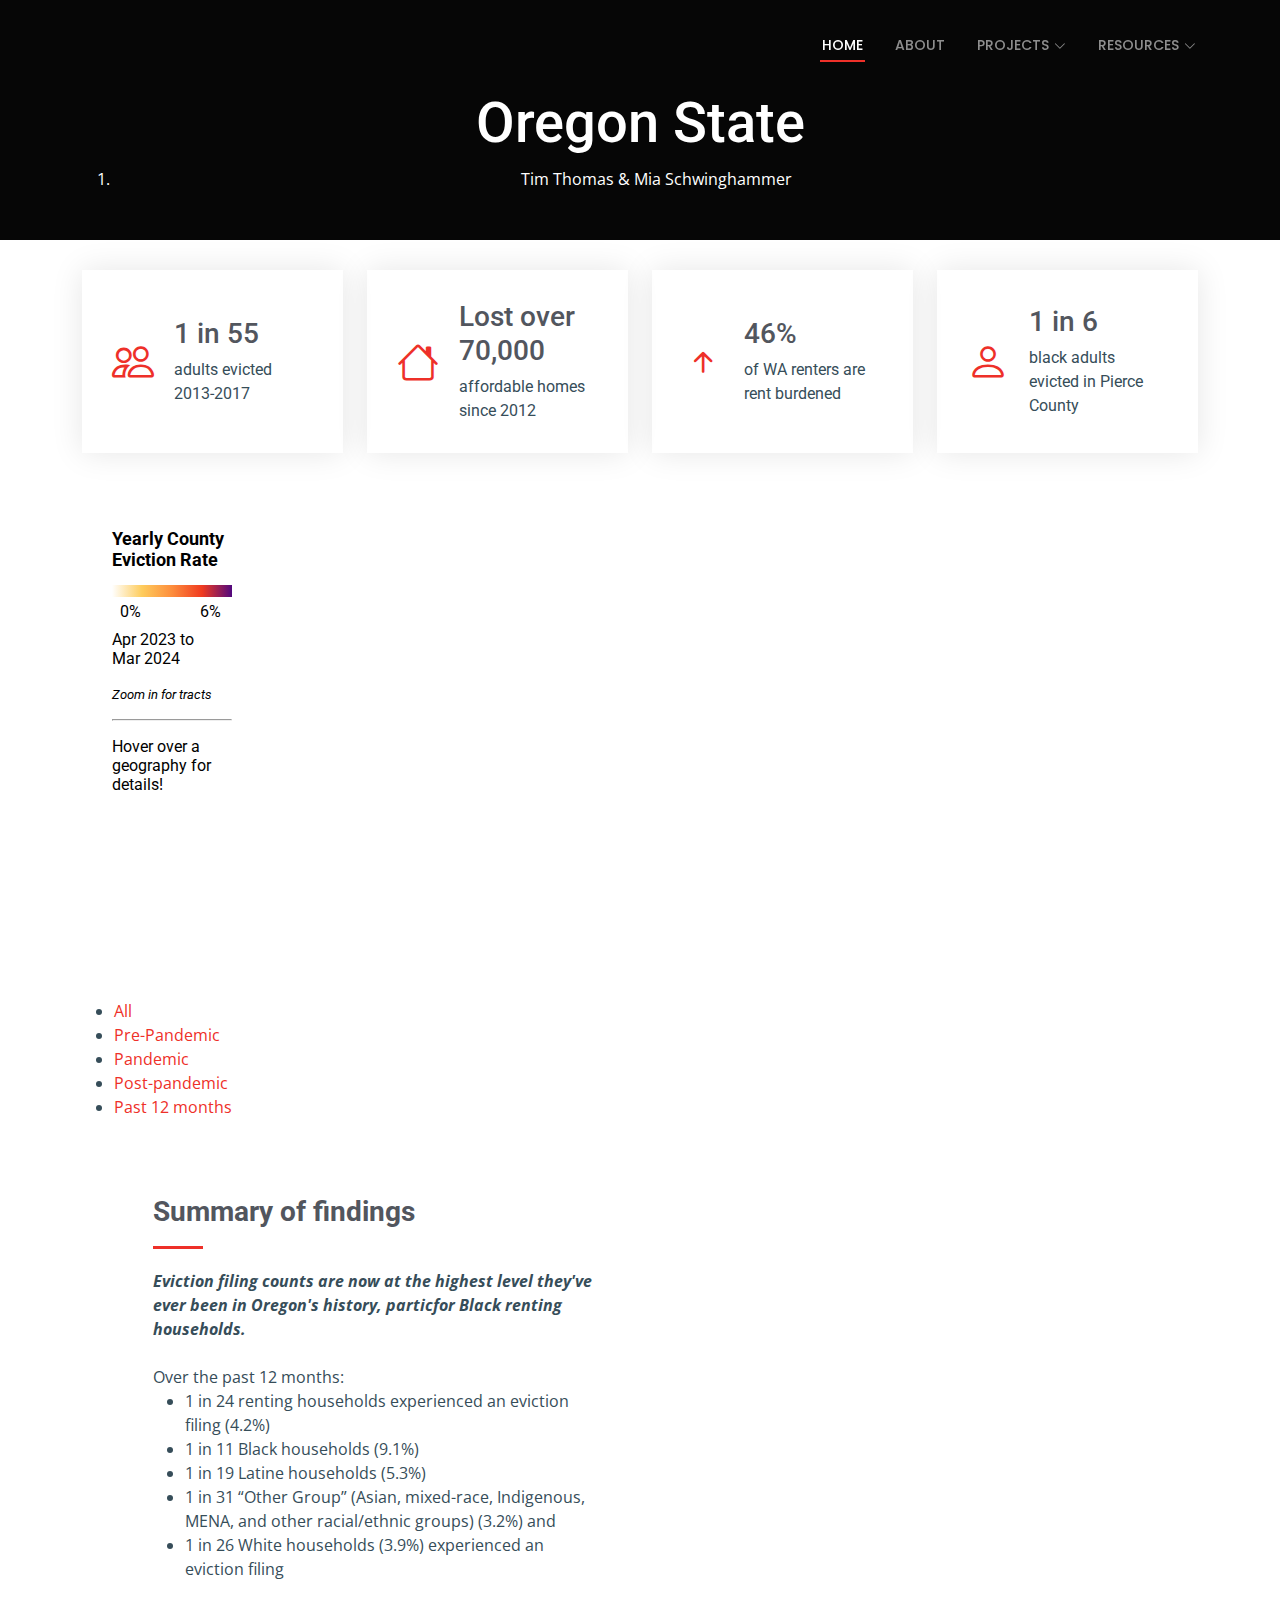
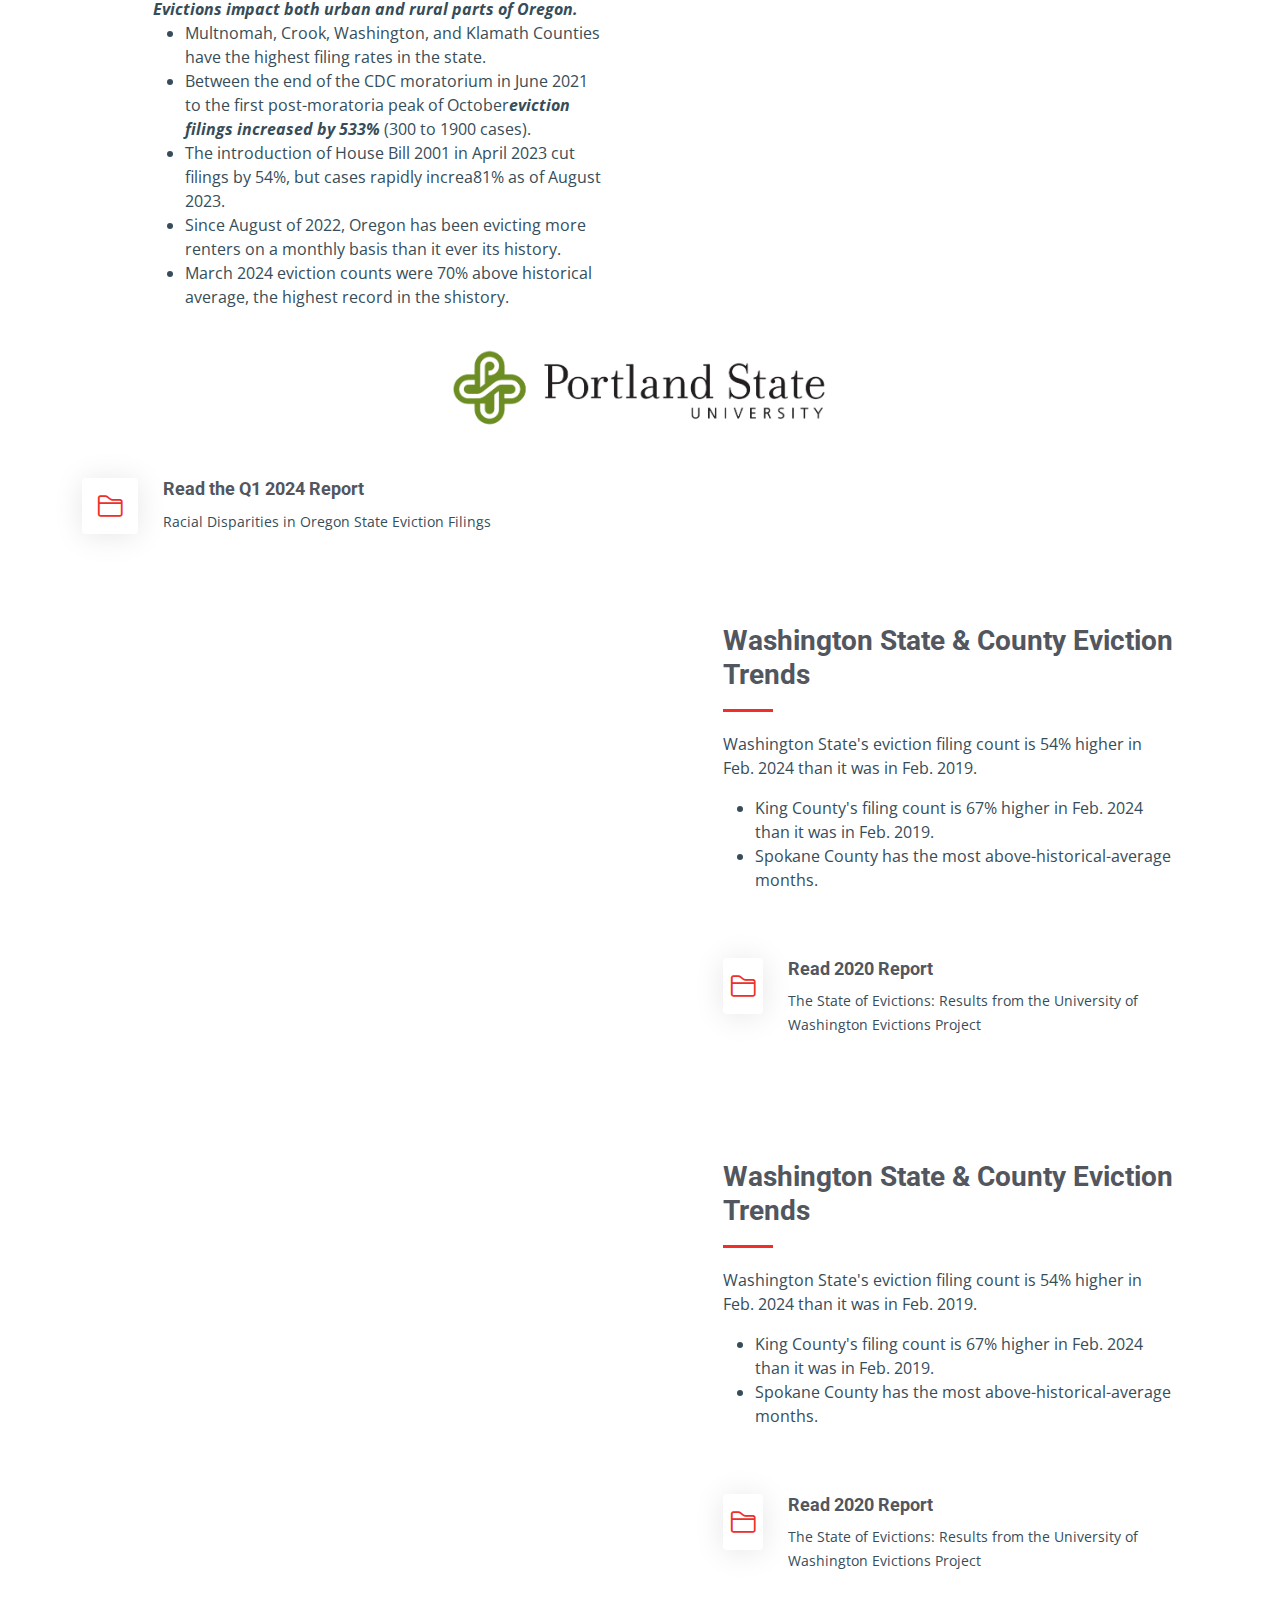
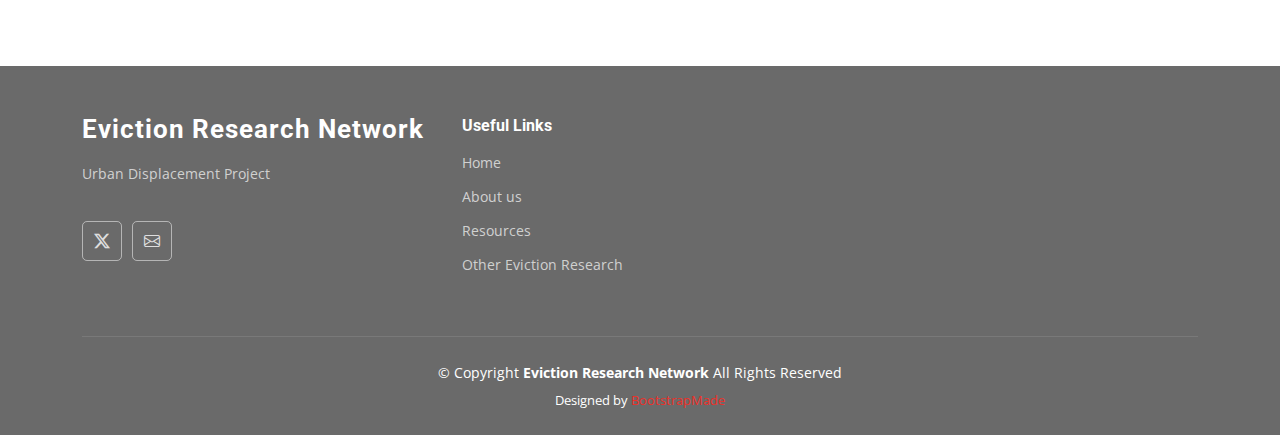
==== commit 7690ba20: "messing around with or" ====
--- a/or.html
+++ b/or.html
@@ -266,6 +266,86 @@
 
     </section><!-- /Historical Average Plot -->
 
+        <!-- Historical Average Plot -->
+    <section id="alt-services" class="alt-services section" style="padding:30px">
+
+      <div class="container">
+
+        <div class="row justify-content-around gy-4">
+          <!-- original snippet -->
+          <!-- <div class="features-image col-lg-6" data-aos="fade-up" data-aos-delay="100"><img src="assets/img/alt-services.jpg" alt=""></div> -->
+
+          <!-- begin datawrapper snippet -->
+          <div class="features-image col-lg-6">
+            <iframe title="" aria-label="Column Chart" id="datawrapper-chart-qRMuv" src="https://datawrapper.dwcdn.net/qRMuv/1/" scrolling="no" frameborder="0" style="width: 0; min-width: 100% !important; border: none;" height="470" data-external="1">
+            </iframe>
+            <script type="text/javascript">!function(){"use strict";window.addEventListener("message",(function(a){if(void 0!==a.data["datawrapper-height"]){var e=document.querySelectorAll("iframe");for(var t in a.data["datawrapper-height"])for(var r=0;r<e.length;r++)if(e[r].contentWindow===a.source){var i=a.data["datawrapper-height"][t]+"px";e[r].style.height=i}}}))}();
+          </script>
+          </div>
+          <!-- end datawrapper snippet -->
+
+          <div class="col-lg-5 d-flex flex-column justify-content-top">
+            <h3>Washington State & County Eviction Trends</h3>
+            <p>Washington State's eviction filing count is 54% higher in Feb. 2024 than it was in Feb. 2019. 
+            </p>
+            <ul>
+              <li><span>King County's filing count is 67% higher in Feb. 2024 than it was in Feb. 2019.</span></li>
+              <li><span>Spokane County has the most above-historical-average months.</span></li>
+            </ul>
+
+            <div class="icon-box d-flex position-relative">
+              <i class="bi bi-folder2"></i>
+              <div>
+                <h4><a href="https://evictionresearch.net/washington/" class="stretched-link">Read 2020 Report</a></h4>
+                <p>The State of Evictions: Results from the University of Washington Evictions Project</p>
+              </div>
+            </div><!-- End Icon Box -->
+
+          </div>
+        </div>
+
+    </section>
+
+    <!-- Historical Average Plot Left, text on right-->
+    <section id="alt-services" class="alt-services section" style="padding:30px">
+
+      <div class="container">
+
+        <div class="row justify-content-around gy-4">
+          <!-- original snippet -->
+          <!-- <div class="features-image col-lg-6" data-aos="fade-up" data-aos-delay="100"><img src="assets/img/alt-services.jpg" alt=""></div> -->
+
+          <!-- begin datawrapper snippet -->
+          <div class="features-image col-lg-6">
+            <iframe title="" aria-label="Column Chart" id="datawrapper-chart-qRMuv" src="https://datawrapper.dwcdn.net/qRMuv/1/" scrolling="no" frameborder="0" style="width: 0; min-width: 100% !important; border: none;" height="470" data-external="1">
+            </iframe>
+            <script type="text/javascript">!function(){"use strict";window.addEventListener("message",(function(a){if(void 0!==a.data["datawrapper-height"]){var e=document.querySelectorAll("iframe");for(var t in a.data["datawrapper-height"])for(var r=0;r<e.length;r++)if(e[r].contentWindow===a.source){var i=a.data["datawrapper-height"][t]+"px";e[r].style.height=i}}}))}();
+          </script>
+          </div>
+          <!-- end datawrapper snippet -->
+
+          <div class="col-lg-5 d-flex flex-column justify-content-top">
+            <h3>Washington State & County Eviction Trends</h3>
+            <p>Washington State's eviction filing count is 54% higher in Feb. 2024 than it was in Feb. 2019. 
+            </p>
+            <ul>
+              <li><span>King County's filing count is 67% higher in Feb. 2024 than it was in Feb. 2019.</span></li>
+              <li><span>Spokane County has the most above-historical-average months.</span></li>
+            </ul>
+
+            <div class="icon-box d-flex position-relative">
+              <i class="bi bi-folder2"></i>
+              <div>
+                <h4><a href="https://evictionresearch.net/washington/" class="stretched-link">Read 2020 Report</a></h4>
+                <p>The State of Evictions: Results from the University of Washington Evictions Project</p>
+              </div>
+            </div><!-- End Icon Box -->
+
+          </div>
+        </div>
+
+    </section>
+
 
     <!-- Testimonials Section  (ADD LATER ON WITH LONGER STATS/GRAPHS??)
     <section id="testimonials" class="testimonials section">
